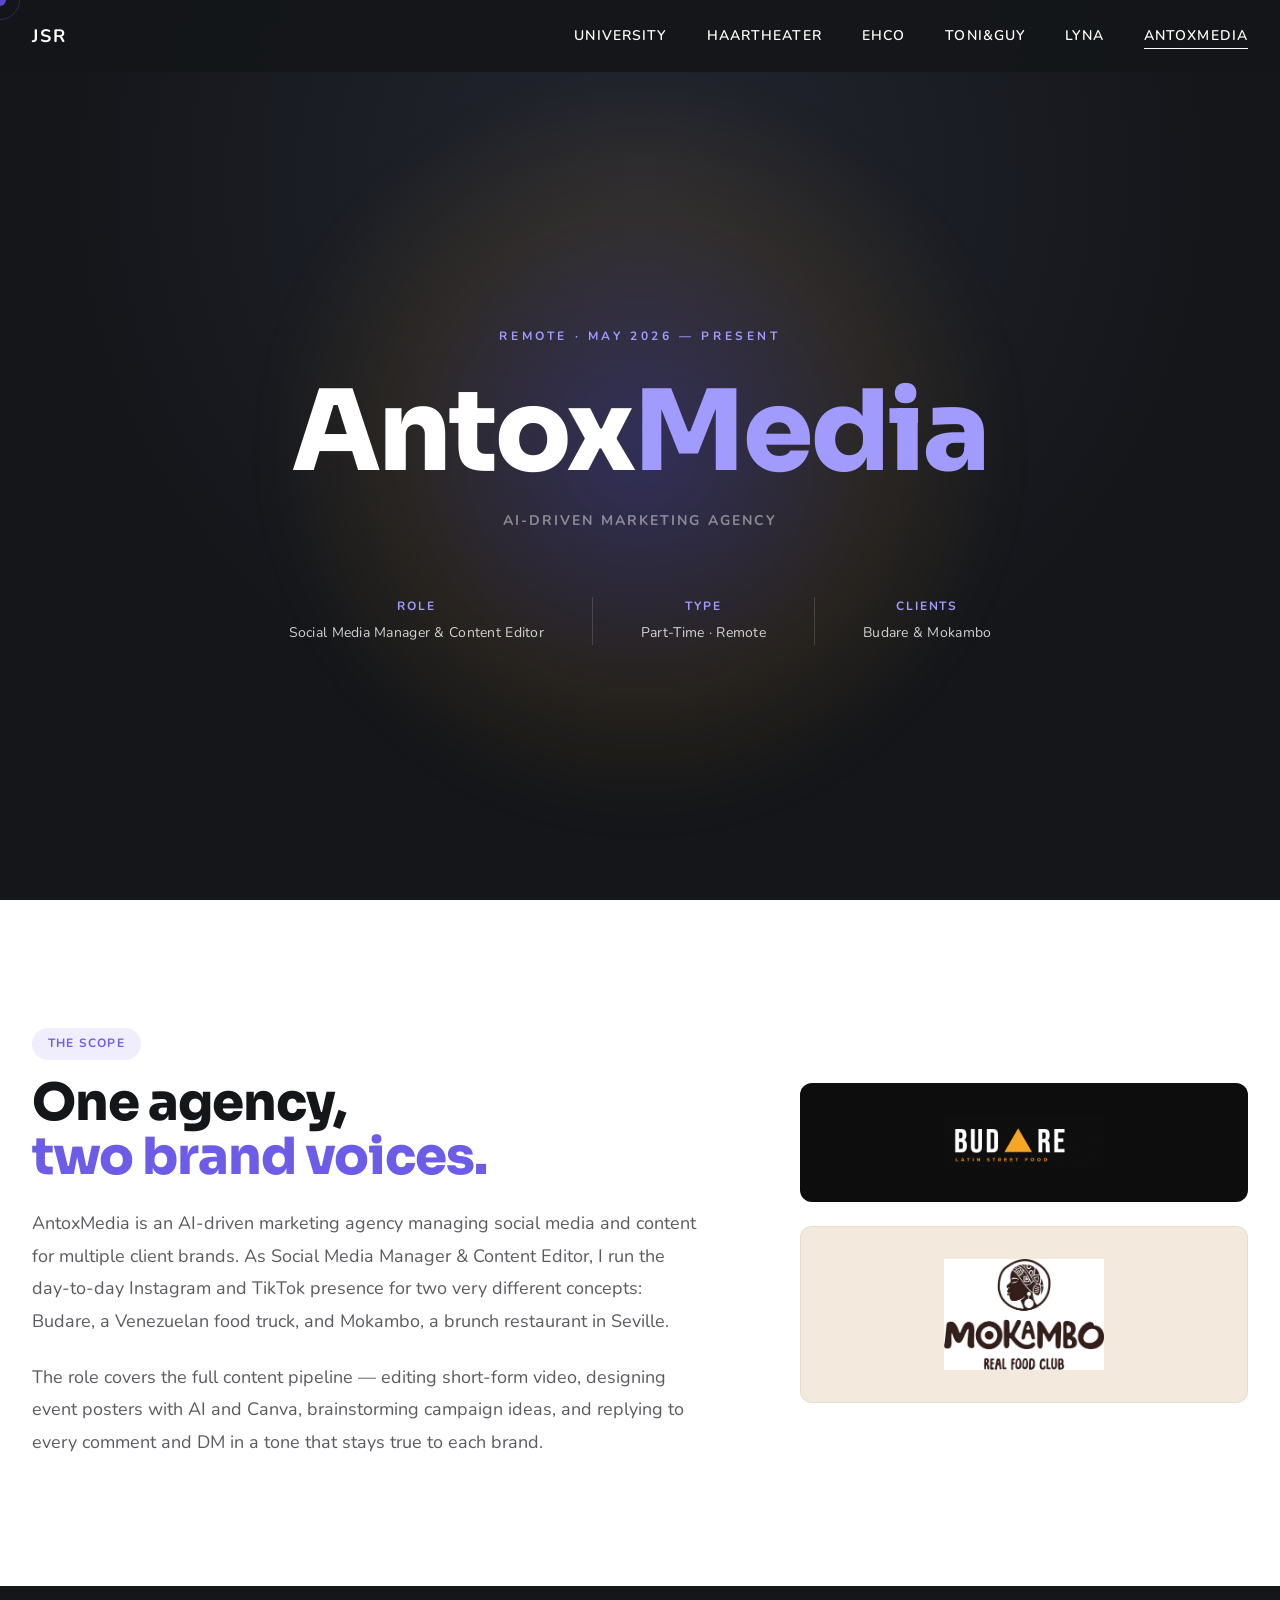
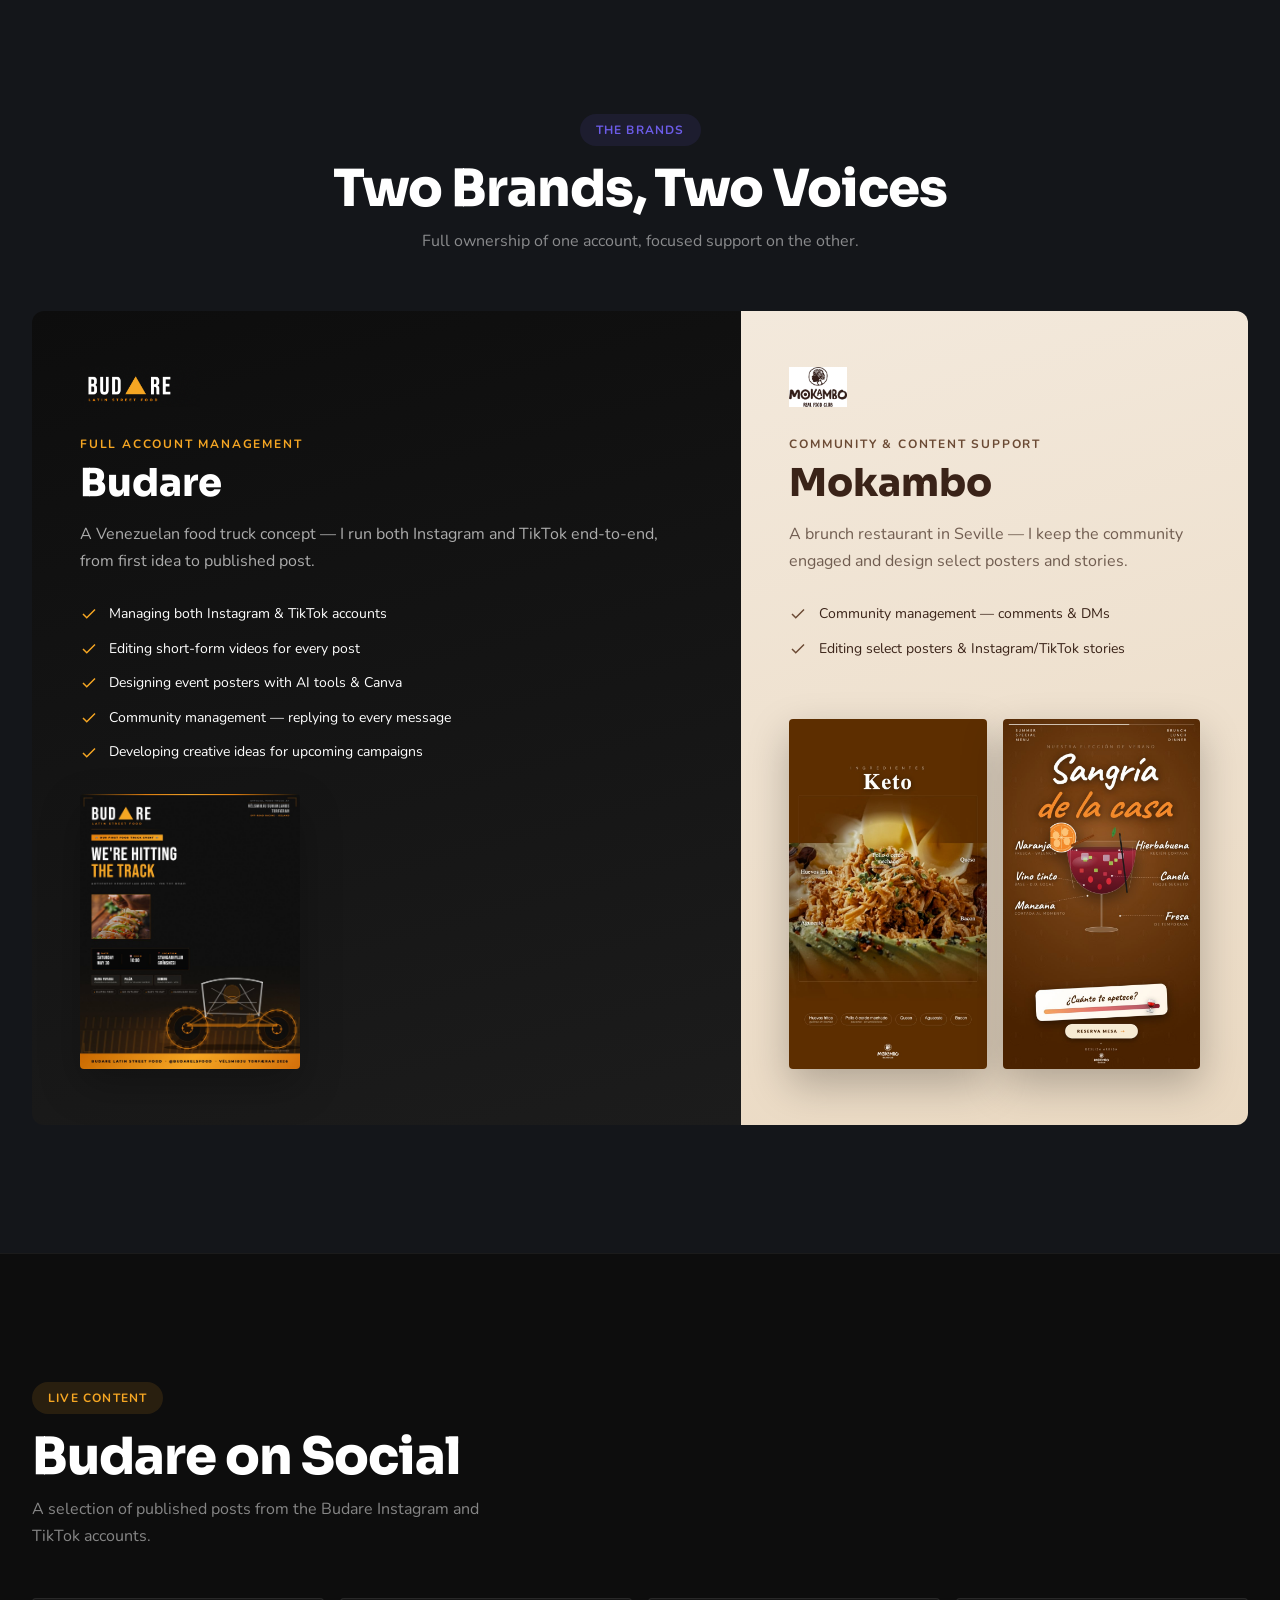
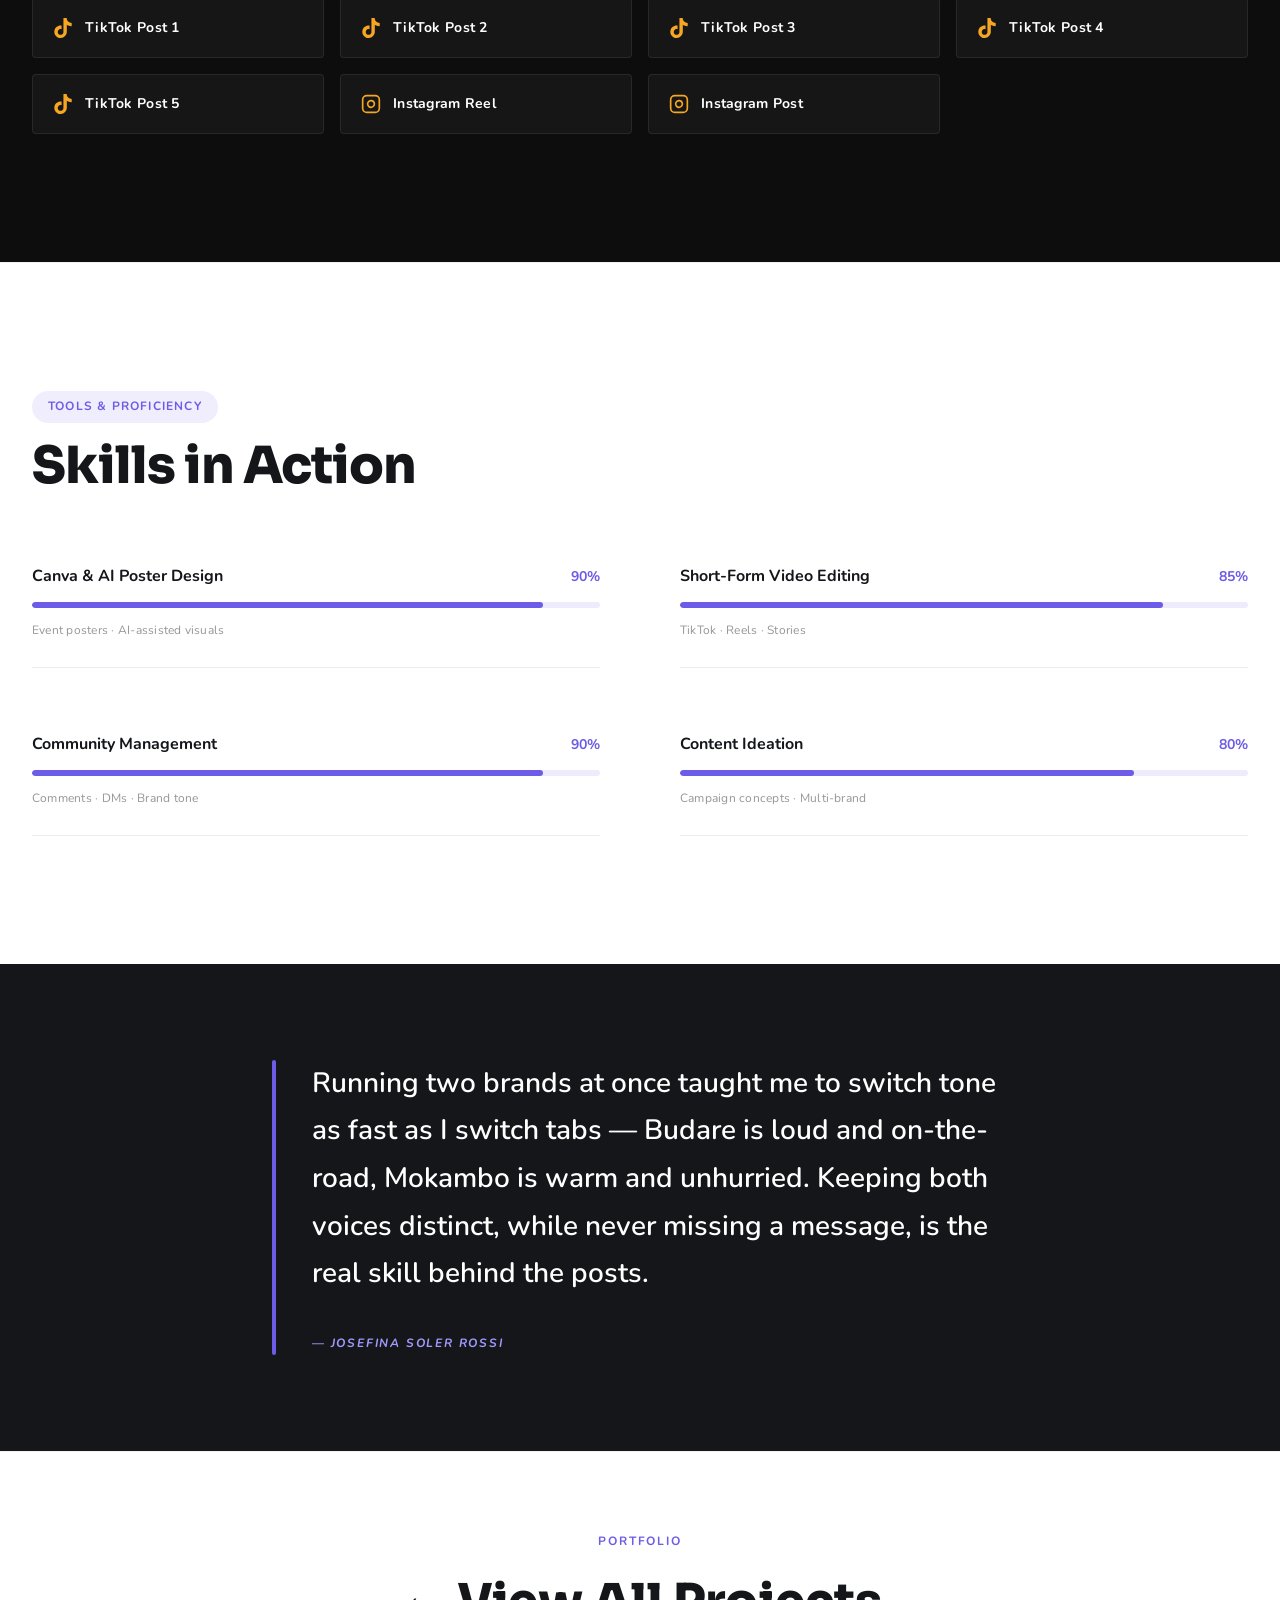
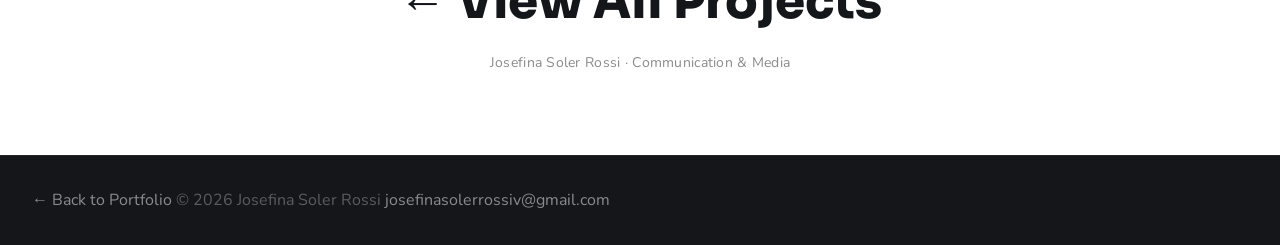
==== pages/antoxmedia.html @ 94266ffc "Add AntoxMedia project page with Budare/Mokambo split New page for the Social Media Manager & Conten" ====
<!DOCTYPE html>
<html lang="en">
<head>
  <meta charset="UTF-8" />
  <meta name="viewport" content="width=device-width, initial-scale=1.0" />
  <meta name="description" content="Josefina Soler Rossi — AntoxMedia. Social Media Manager &amp; Content Editor (Part-Time), May 2026 – Present." />
  <title>AntoxMedia — Josefina Soler Rossi</title>

  <link rel="preconnect" href="https://fonts.googleapis.com" />
  <link rel="preconnect" href="https://fonts.gstatic.com" crossorigin />
  <link href="https://fonts.googleapis.com/css2?family=Sora:wght@400;600;700;800&family=Nunito:wght@400;600;700&display=swap" rel="stylesheet" />

  <link rel="stylesheet" href="../assets/css/global.css" />
  <link rel="stylesheet" href="../assets/css/nav.css" />
  <link rel="stylesheet" href="../assets/css/antoxmedia.css" />
</head>
<body class="page-antoxmedia">

  <!-- Custom Cursor -->
  <div class="cursor" style="background:var(--antox-violet);"></div>
  <div class="cursor-follower" style="border-color:rgba(108,92,231,0.3);"></div>

  <!-- Page Transition -->
  <div class="page-transition" style="background:var(--antox-ink);"></div>

  <!-- Scroll Progress -->
  <div class="scroll-progress"></div>

  <!-- Navigation -->
  <nav class="site-nav nav--antoxmedia" role="navigation" aria-label="Main navigation">
    <div class="nav-inner">
      <a href="../index.html" class="nav-logo" aria-label="Back to portfolio home">JSR</a>
      <ul class="nav-links" role="list">
        <li><a href="university.html" class="nav-link">University</a></li>
        <li><a href="haartheater.html" class="nav-link">Haartheater</a></li>
        <li><a href="ehco.html" class="nav-link">EHCO</a></li>
        <li><a href="toniandguy.html" class="nav-link">Toni&amp;Guy</a></li>
        <li><a href="lyna.html" class="nav-link">LYNA</a></li>
        <li><a href="antoxmedia.html" class="nav-link is-active">AntoxMedia</a></li>
      </ul>
      <button class="nav-hamburger" aria-label="Toggle menu" aria-expanded="false" aria-controls="mobile-menu">
        <span></span><span></span><span></span>
      </button>
    </div>
  </nav>

  <!-- Mobile Overlay -->
  <div class="nav-mobile-overlay" id="mobile-menu" style="background:rgba(20,22,26,0.99);">
    <ul class="nav-mobile-links" role="list">
      <li><a href="../index.html" class="nav-mobile-link" style="color:#fff;">Home</a></li>
      <li><a href="university.html" class="nav-mobile-link" style="color:#fff;">University</a></li>
      <li><a href="haartheater.html" class="nav-mobile-link" style="color:#fff;">Haartheater</a></li>
      <li><a href="ehco.html" class="nav-mobile-link" style="color:#fff;">EHCO</a></li>
      <li><a href="toniandguy.html" class="nav-mobile-link" style="color:#fff;">Toni&amp;Guy</a></li>
      <li><a href="lyna.html" class="nav-mobile-link" style="color:#fff;">LYNA</a></li>
      <li><a href="antoxmedia.html" class="nav-mobile-link" style="color:var(--antox-violet-light);">AntoxMedia</a></li>
    </ul>
  </div>

  <!-- ============================================================
       HERO
       ============================================================ -->
  <header class="antox-hero" aria-labelledby="antox-hero-title">
    <div class="antox-hero-glow" aria-hidden="true"></div>

    <div class="antox-hero-content">
      <div class="antox-hero-eyebrow fade-in delay-1">Remote · May 2026 — Present</div>

      <h1 id="antox-hero-title" class="antox-hero-title fade-in delay-2">
        Antox<em>Media</em>
      </h1>

      <p class="antox-hero-sub fade-in delay-3">AI-Driven Marketing Agency</p>

      <div class="antox-hero-meta fade-in delay-4">
        <div class="antox-meta-item">
          <span class="antox-meta-label">Role</span>
          <span class="antox-meta-value">Social Media Manager &amp; Content Editor</span>
        </div>
        <div class="antox-meta-divider" aria-hidden="true"></div>
        <div class="antox-meta-item">
          <span class="antox-meta-label">Type</span>
          <span class="antox-meta-value">Part-Time · Remote</span>
        </div>
        <div class="antox-meta-divider" aria-hidden="true"></div>
        <div class="antox-meta-item">
          <span class="antox-meta-label">Clients</span>
          <span class="antox-meta-value">Budare &amp; Mokambo</span>
        </div>
      </div>
    </div>

    <div class="antox-hero-scroll fade-in delay-5" aria-hidden="true">
      <div class="scroll-line" style="background:linear-gradient(to bottom, transparent, rgba(108,92,231,0.5));"></div>
    </div>
  </header>

  <!-- ============================================================
       THE SCOPE
       ============================================================ -->
  <section class="antox-scope section" aria-labelledby="scope-heading">
    <div class="container">
      <div class="scope-grid">
        <div class="scope-text slide-left">
          <span class="section-label">The Scope</span>
          <h2 id="scope-heading" class="antox-section-title">
            One agency,<br />
            <span class="antox-title-accent">two brand voices.</span>
          </h2>
          <p class="scope-body">
            AntoxMedia is an AI-driven marketing agency managing social media and content for multiple client brands. As Social Media Manager &amp; Content Editor, I run the day-to-day Instagram and TikTok presence for two very different concepts: Budare, a Venezuelan food truck, and Mokambo, a brunch restaurant in Seville.
          </p>
          <p class="scope-body">
            The role covers the full content pipeline — editing short-form video, designing event posters with AI and Canva, brainstorming campaign ideas, and replying to every comment and DM in a tone that stays true to each brand.
          </p>
        </div>
        <div class="scope-visual slide-right" aria-hidden="true">
          <div class="antox-logos-block">
            <div class="antox-logo-card antox-logo-card--budare">
              <img src="../assets/images/antox-budare-logo.png" alt="Budare" />
            </div>
            <div class="antox-logo-card antox-logo-card--mokambo">
              <img src="../assets/images/antox-mokambo-logo.jpg" alt="Mokambo" />
            </div>
          </div>
        </div>
      </div>
    </div>
  </section>

  <!-- ============================================================
       BRAND SPLIT
       ============================================================ -->
  <section class="antox-brands section" aria-labelledby="brands-heading">
    <div class="container">
      <div class="antox-brands-header slide-up">
        <span class="section-label">The Brands</span>
        <h2 id="brands-heading" class="antox-section-title">Two Brands, Two Voices</h2>
        <p>Full ownership of one account, focused support on the other.</p>
      </div>

      <div class="antox-split">

        <!-- Budare Panel -->
        <div class="antox-panel antox-panel--budare slide-left">
          <img src="../assets/images/antox-budare-logo.png" alt="Budare — Latin Street Food" class="antox-panel-logo" />
          <span class="antox-panel-role">Full Account Management</span>
          <h3 class="antox-panel-title">Budare</h3>
          <p class="antox-panel-desc">A Venezuelan food truck concept — I run both Instagram and TikTok end-to-end, from first idea to published post.</p>
          <ul class="antox-panel-list">
            <li>
              <svg width="18" height="18" viewBox="0 0 24 24" fill="none" stroke="currentColor" stroke-width="2"><polyline points="20 6 9 17 4 12"/></svg>
              <span>Managing both Instagram &amp; TikTok accounts</span>
            </li>
            <li>
              <svg width="18" height="18" viewBox="0 0 24 24" fill="none" stroke="currentColor" stroke-width="2"><polyline points="20 6 9 17 4 12"/></svg>
              <span>Editing short-form videos for every post</span>
            </li>
            <li>
              <svg width="18" height="18" viewBox="0 0 24 24" fill="none" stroke="currentColor" stroke-width="2"><polyline points="20 6 9 17 4 12"/></svg>
              <span>Designing event posters with AI tools &amp; Canva</span>
            </li>
            <li>
              <svg width="18" height="18" viewBox="0 0 24 24" fill="none" stroke="currentColor" stroke-width="2"><polyline points="20 6 9 17 4 12"/></svg>
              <span>Community management — replying to every message</span>
            </li>
            <li>
              <svg width="18" height="18" viewBox="0 0 24 24" fill="none" stroke="currentColor" stroke-width="2"><polyline points="20 6 9 17 4 12"/></svg>
              <span>Developing creative ideas for upcoming campaigns</span>
            </li>
          </ul>
          <div class="antox-panel-gallery">
            <img src="../assets/images/antox-budare-poster.jpg" alt="Budare event poster designed with AI and Canva" loading="lazy" />
          </div>
        </div>

        <!-- Mokambo Panel -->
        <div class="antox-panel antox-panel--mokambo slide-right">
          <img src="../assets/images/antox-mokambo-logo.jpg" alt="Mokambo — Real Food Club" class="antox-panel-logo" />
          <span class="antox-panel-role">Community &amp; Content Support</span>
          <h3 class="antox-panel-title">Mokambo</h3>
          <p class="antox-panel-desc">A brunch restaurant in Seville — I keep the community engaged and design select posters and stories.</p>
          <ul class="antox-panel-list">
            <li>
              <svg width="18" height="18" viewBox="0 0 24 24" fill="none" stroke="currentColor" stroke-width="2"><polyline points="20 6 9 17 4 12"/></svg>
              <span>Community management — comments &amp; DMs</span>
            </li>
            <li>
              <svg width="18" height="18" viewBox="0 0 24 24" fill="none" stroke="currentColor" stroke-width="2"><polyline points="20 6 9 17 4 12"/></svg>
              <span>Editing select posters &amp; Instagram/TikTok stories</span>
            </li>
          </ul>
          <div class="antox-panel-gallery">
            <img src="../assets/images/antox-mokambo-keto-story.jpg" alt="Mokambo keto menu story design" loading="lazy" />
            <img src="../assets/images/antox-mokambo-sangria-story.jpg" alt="Mokambo sangria story design" loading="lazy" />
          </div>
        </div>

      </div>
    </div>
  </section>

  <!-- ============================================================
       BUDARE ON SOCIAL
       ============================================================ -->
  <section class="antox-social section" aria-labelledby="social-heading">
    <div class="container">
      <div class="section-header slide-up">
        <span class="section-label">Live Content</span>
        <h2 id="social-heading" class="antox-section-title">Budare on Social</h2>
        <p class="antox-social-subtitle">A selection of published posts from the Budare Instagram and TikTok accounts.</p>
      </div>

      <div class="antox-social-grid" data-stagger="0.06">
        <a href="https://vt.tiktok.com/ZSqfghgB6/" target="_blank" rel="noopener noreferrer" class="antox-social-card scale-up delay-1">
          <svg width="20" height="20" viewBox="0 0 24 24" fill="currentColor"><path d="M12.53.02C13.84 0 15.14.01 16.44 0c.08 1.53.63 3.09 1.75 4.17 1.12 1.11 2.7 1.62 4.24 1.79v4.03c-1.44-.05-2.89-.35-4.2-.97-.57-.26-1.1-.59-1.62-.93-.01 2.92.01 5.84-.02 8.75-.08 1.4-.54 2.79-1.35 3.94-1.31 1.92-3.58 3.17-5.91 3.21-1.43.08-2.86-.31-4.08-1.03-2.02-1.19-3.44-3.37-3.65-5.71-.02-.5-.03-1-.01-1.49.18-1.9 1.12-3.72 2.58-4.96 1.66-1.44 3.98-2.13 6.15-1.72.02 1.48-.04 2.96-.04 4.44-.99-.32-2.15-.23-3.02.37-.63.41-1.11 1.04-1.36 1.75-.21.51-.15 1.07-.14 1.61.24 1.64 1.82 3.02 3.5 2.87 1.12-.01 2.19-.66 2.77-1.61.19-.33.4-.67.41-1.06.1-1.79.06-3.57.07-5.36.01-4.03-.01-8.05.02-12.07z"/></svg>
          <span>TikTok Post 1</span>
        </a>
        <a href="https://vt.tiktok.com/ZSqfbogM1/" target="_blank" rel="noopener noreferrer" class="antox-social-card scale-up delay-2">
          <svg width="20" height="20" viewBox="0 0 24 24" fill="currentColor"><path d="M12.53.02C13.84 0 15.14.01 16.44 0c.08 1.53.63 3.09 1.75 4.17 1.12 1.11 2.7 1.62 4.24 1.79v4.03c-1.44-.05-2.89-.35-4.2-.97-.57-.26-1.1-.59-1.62-.93-.01 2.92.01 5.84-.02 8.75-.08 1.4-.54 2.79-1.35 3.94-1.31 1.92-3.58 3.17-5.91 3.21-1.43.08-2.86-.31-4.08-1.03-2.02-1.19-3.44-3.37-3.65-5.71-.02-.5-.03-1-.01-1.49.18-1.9 1.12-3.72 2.58-4.96 1.66-1.44 3.98-2.13 6.15-1.72.02 1.48-.04 2.96-.04 4.44-.99-.32-2.15-.23-3.02.37-.63.41-1.11 1.04-1.36 1.75-.21.51-.15 1.07-.14 1.61.24 1.64 1.82 3.02 3.5 2.87 1.12-.01 2.19-.66 2.77-1.61.19-.33.4-.67.41-1.06.1-1.79.06-3.57.07-5.36.01-4.03-.01-8.05.02-12.07z"/></svg>
          <span>TikTok Post 2</span>
        </a>
        <a href="https://vt.tiktok.com/ZSqfgMrgW/" target="_blank" rel="noopener noreferrer" class="antox-social-card scale-up delay-3">
          <svg width="20" height="20" viewBox="0 0 24 24" fill="currentColor"><path d="M12.53.02C13.84 0 15.14.01 16.44 0c.08 1.53.63 3.09 1.75 4.17 1.12 1.11 2.7 1.62 4.24 1.79v4.03c-1.44-.05-2.89-.35-4.2-.97-.57-.26-1.1-.59-1.62-.93-.01 2.92.01 5.84-.02 8.75-.08 1.4-.54 2.79-1.35 3.94-1.31 1.92-3.58 3.17-5.91 3.21-1.43.08-2.86-.31-4.08-1.03-2.02-1.19-3.44-3.37-3.65-5.71-.02-.5-.03-1-.01-1.49.18-1.9 1.12-3.72 2.58-4.96 1.66-1.44 3.98-2.13 6.15-1.72.02 1.48-.04 2.96-.04 4.44-.99-.32-2.15-.23-3.02.37-.63.41-1.11 1.04-1.36 1.75-.21.51-.15 1.07-.14 1.61.24 1.64 1.82 3.02 3.5 2.87 1.12-.01 2.19-.66 2.77-1.61.19-.33.4-.67.41-1.06.1-1.79.06-3.57.07-5.36.01-4.03-.01-8.05.02-12.07z"/></svg>
          <span>TikTok Post 3</span>
        </a>
        <a href="https://vt.tiktok.com/ZSqfgeeXJ/" target="_blank" rel="noopener noreferrer" class="antox-social-card scale-up delay-4">
          <svg width="20" height="20" viewBox="0 0 24 24" fill="currentColor"><path d="M12.53.02C13.84 0 15.14.01 16.44 0c.08 1.53.63 3.09 1.75 4.17 1.12 1.11 2.7 1.62 4.24 1.79v4.03c-1.44-.05-2.89-.35-4.2-.97-.57-.26-1.1-.59-1.62-.93-.01 2.92.01 5.84-.02 8.75-.08 1.4-.54 2.79-1.35 3.94-1.31 1.92-3.58 3.17-5.91 3.21-1.43.08-2.86-.31-4.08-1.03-2.02-1.19-3.44-3.37-3.65-5.71-.02-.5-.03-1-.01-1.49.18-1.9 1.12-3.72 2.58-4.96 1.66-1.44 3.98-2.13 6.15-1.72.02 1.48-.04 2.96-.04 4.44-.99-.32-2.15-.23-3.02.37-.63.41-1.11 1.04-1.36 1.75-.21.51-.15 1.07-.14 1.61.24 1.64 1.82 3.02 3.5 2.87 1.12-.01 2.19-.66 2.77-1.61.19-.33.4-.67.41-1.06.1-1.79.06-3.57.07-5.36.01-4.03-.01-8.05.02-12.07z"/></svg>
          <span>TikTok Post 4</span>
        </a>
        <a href="https://vt.tiktok.com/ZSqfg683D/" target="_blank" rel="noopener noreferrer" class="antox-social-card scale-up delay-5">
          <svg width="20" height="20" viewBox="0 0 24 24" fill="currentColor"><path d="M12.53.02C13.84 0 15.14.01 16.44 0c.08 1.53.63 3.09 1.75 4.17 1.12 1.11 2.7 1.62 4.24 1.79v4.03c-1.44-.05-2.89-.35-4.2-.97-.57-.26-1.1-.59-1.62-.93-.01 2.92.01 5.84-.02 8.75-.08 1.4-.54 2.79-1.35 3.94-1.31 1.92-3.58 3.17-5.91 3.21-1.43.08-2.86-.31-4.08-1.03-2.02-1.19-3.44-3.37-3.65-5.71-.02-.5-.03-1-.01-1.49.18-1.9 1.12-3.72 2.58-4.96 1.66-1.44 3.98-2.13 6.15-1.72.02 1.48-.04 2.96-.04 4.44-.99-.32-2.15-.23-3.02.37-.63.41-1.11 1.04-1.36 1.75-.21.51-.15 1.07-.14 1.61.24 1.64 1.82 3.02 3.5 2.87 1.12-.01 2.19-.66 2.77-1.61.19-.33.4-.67.41-1.06.1-1.79.06-3.57.07-5.36.01-4.03-.01-8.05.02-12.07z"/></svg>
          <span>TikTok Post 5</span>
        </a>
        <a href="https://www.instagram.com/reel/DboKxi5gLdb/?stkn=dTVtYTA2aThlaXdk" target="_blank" rel="noopener noreferrer" class="antox-social-card scale-up delay-6">
          <svg width="20" height="20" viewBox="0 0 24 24" fill="none" stroke="currentColor" stroke-width="2"><rect x="2" y="2" width="20" height="20" rx="5" ry="5"/><path d="M16 11.37A4 4 0 1 1 12.63 8 4 4 0 0 1 16 11.37z"/><line x1="17.5" y1="6.5" x2="17.51" y2="6.5"/></svg>
          <span>Instagram Reel</span>
        </a>
        <a href="https://www.instagram.com/p/DZun6f8AA5C/?stkn=ZHF1NnNnYnIxb2o0" target="_blank" rel="noopener noreferrer" class="antox-social-card scale-up delay-1">
          <svg width="20" height="20" viewBox="0 0 24 24" fill="none" stroke="currentColor" stroke-width="2"><rect x="2" y="2" width="20" height="20" rx="5" ry="5"/><path d="M16 11.37A4 4 0 1 1 12.63 8 4 4 0 0 1 16 11.37z"/><line x1="17.5" y1="6.5" x2="17.51" y2="6.5"/></svg>
          <span>Instagram Post</span>
        </a>
      </div>
    </div>
  </section>

  <!-- ============================================================
       TOOLS & SKILLS
       ============================================================ -->
  <section class="antox-skills section" aria-labelledby="skills-heading">
    <div class="container">
      <div class="section-header slide-up">
        <span class="section-label">Tools &amp; Proficiency</span>
        <h2 id="skills-heading" class="antox-section-title">Skills in Action</h2>
      </div>

      <div class="skills-grid">
        <div class="skill-item slide-left delay-1">
          <div class="skill-header">
            <span class="skill-name">Canva &amp; AI Poster Design</span>
            <span class="skill-pct">90%</span>
          </div>
          <div class="skill-bar">
            <div class="skill-bar-fill" data-width="90%" style="width:0%; background:var(--antox-violet);"></div>
          </div>
          <span class="skill-sub">Event posters · AI-assisted visuals</span>
        </div>

        <div class="skill-item slide-right delay-1">
          <div class="skill-header">
            <span class="skill-name">Short-Form Video Editing</span>
            <span class="skill-pct">85%</span>
          </div>
          <div class="skill-bar">
            <div class="skill-bar-fill" data-width="85%" style="width:0%; background:var(--antox-violet);"></div>
          </div>
          <span class="skill-sub">TikTok · Reels · Stories</span>
        </div>

        <div class="skill-item slide-left delay-2">
          <div class="skill-header">
            <span class="skill-name">Community Management</span>
            <span class="skill-pct">90%</span>
          </div>
          <div class="skill-bar">
            <div class="skill-bar-fill" data-width="90%" style="width:0%; background:var(--antox-violet);"></div>
          </div>
          <span class="skill-sub">Comments · DMs · Brand tone</span>
        </div>

        <div class="skill-item slide-right delay-2">
          <div class="skill-header">
            <span class="skill-name">Content Ideation</span>
            <span class="skill-pct">80%</span>
          </div>
          <div class="skill-bar">
            <div class="skill-bar-fill" data-width="80%" style="width:0%; background:var(--antox-violet);"></div>
          </div>
          <span class="skill-sub">Campaign concepts · Multi-brand</span>
        </div>
      </div>
    </div>
  </section>

  <!-- ============================================================
       TAKEAWAY QUOTE
       ============================================================ -->
  <section class="antox-quote" aria-label="Professional reflection">
    <div class="antox-quote-inner">
      <div class="container--narrow">
        <div class="antox-quote-block fade-in">
          <div class="antox-quote-accent" aria-hidden="true">
            <div class="antox-violet-bar"></div>
          </div>
          <blockquote class="antox-quote-text">
            Running two brands at once taught me to switch tone as fast as I switch tabs — Budare is loud and on-the-road, Mokambo is warm and unhurried. Keeping both voices distinct, while never missing a message, is the real skill behind the posts.
          </blockquote>
          <cite class="antox-quote-author">— Josefina Soler Rossi</cite>
        </div>
      </div>
    </div>
  </section>

  <!-- ============================================================
       BACK TO HOME
       ============================================================ -->
  <section class="antox-back" aria-label="Back to portfolio">
    <a href="../index.html" class="antox-back-link fade-in">
      <span class="back-label">Portfolio</span>
      <span class="back-title">← View All Projects</span>
      <span class="back-sub">Josefina Soler Rossi · Communication &amp; Media</span>
    </a>
  </section>

  <!-- Footer -->
  <footer class="antox-footer" role="contentinfo">
    <div class="container">
      <div class="footer-simple" style="color:#fff;">
        <a href="../index.html" class="footer-back" style="color:rgba(255,255,255,0.5);">← Back to Portfolio</a>
        <span class="footer-copy" style="color:rgba(255,255,255,0.3);">&copy; 2026 Josefina Soler Rossi</span>
        <a href="mailto:josefinasolerrossiv@gmail.com" class="footer-email" style="color:rgba(255,255,255,0.5);">josefinasolerrossiv@gmail.com</a>
      </div>
    </div>
  </footer>

  <script src="../assets/js/animations.js"></script>
  <script src="../assets/js/main.js"></script>
</body>
</html>
---- assets/css/global.css ----
/* ============================================================
   GLOBAL.CSS — Portfolio Josefina Soler Rossi
   Variables, Reset, Typography, Base Animations
   ============================================================ */

/* Google Fonts */
@import url('https://fonts.googleapis.com/css2?family=Playfair+Display:ital,wght@0,400;0,700;1,400&family=Source+Sans+Pro:wght@300;400;600&family=Cormorant+Garamond:ital,wght@0,300;0,400;0,600;1,300;1,400&family=Bebas+Neue&family=Montserrat:wght@400;700;900&family=Nunito:wght@400;600;700&family=Lato:wght@300;400&family=Open+Sans:wght@300;400;600&display=swap');

/* ============================================================
   CSS CUSTOM PROPERTIES
   ============================================================ */
:root {
  /* === UNIVERSIDAD === */
  --uni-primary: #003d8f;
  --uni-accent: #c8a951;
  --uni-light: #e8eef7;
  --uni-dark: #001f47;

  /* === HAARTHEATER === */
  --haar-bg: #000000;
  --haar-cream: #ffffff;
  --haar-rose: #bfd2ce;
  --haar-gold: #b7a66d;
  --haar-dark: #002E24;

  /* === EHCO — Blue · White · Gold === */
  --ehco-terra: #1a56db;
  --ehco-sun: #c9a227;
  --ehco-warm: #f8faff;
  --ehco-brown: #0c2461;
  --ehco-light: #e8f0fe;

  /* === TONI&GUY === */
  --tg-black: #000000;
  --tg-red: #e30613;
  --tg-white: #ffffff;
  --tg-gray: #333333;
  --tg-light-gray: #f5f5f5;

  /* === GLOBAL NEUTRALS === */
  --white: #ffffff;
  --black: #000000;
  --gray-100: #f8f8f8;
  --gray-200: #e8e8e8;
  --gray-400: #999999;
  --gray-600: #666666;
  --gray-800: #333333;
  --gray-900: #111111;

  /* === TRANSITIONS === */
  --transition-fast: 0.2s ease;
  --transition-med: 0.4s ease;
  --transition-slow: 0.8s cubic-bezier(0.25, 0.46, 0.45, 0.94);
  --transition-bounce: 0.6s cubic-bezier(0.34, 1.56, 0.64, 1);

  /* === SPACING === */
  --space-xs: 0.5rem;
  --space-sm: 1rem;
  --space-md: 2rem;
  --space-lg: 4rem;
  --space-xl: 8rem;

  /* === TYPOGRAPHY SCALE === */
  --text-xs: 0.75rem;
  --text-sm: 0.875rem;
  --text-base: 1rem;
  --text-lg: 1.125rem;
  --text-xl: 1.25rem;
  --text-2xl: 1.5rem;
  --text-3xl: 2rem;
  --text-4xl: 2.5rem;
  --text-5xl: 3.5rem;
  --text-6xl: 5rem;
  --text-7xl: 7rem;

  /* === LAYOUT === */
  --max-width: 1280px;
  --nav-height: 72px;
  --border-radius: 4px;
  --border-radius-lg: 12px;
}

/* ============================================================
   RESET & BASE
   ============================================================ */
*, *::before, *::after {
  box-sizing: border-box;
  margin: 0;
  padding: 0;
}

html {
  scroll-behavior: smooth;
  font-size: 16px;
  -webkit-text-size-adjust: 100%;
}

body {
  font-family: 'Source Sans Pro', sans-serif;
  font-weight: 400;
  line-height: 1.6;
  color: var(--gray-800);
  background: var(--white);
  overflow-x: hidden;
  cursor: none; /* Custom cursor */
}

/* Show default cursor on mobile */
@media (max-width: 768px) {
  body {
    cursor: auto;
  }
}

img, video {
  max-width: 100%;
  height: auto;
  display: block;
}

a {
  text-decoration: none;
  color: inherit;
}

ul, ol {
  list-style: none;
}

button {
  cursor: none;
  border: none;
  background: none;
  font-family: inherit;
}

@media (max-width: 768px) {
  button {
    cursor: pointer;
  }
}

/* ============================================================
   TYPOGRAPHY BASE
   ============================================================ */
h1, h2, h3, h4, h5, h6 {
  line-height: 1.1;
  font-weight: 700;
}

p {
  line-height: 1.7;
}

/* ============================================================
   LAYOUT UTILITIES
   ============================================================ */
.container {
  max-width: var(--max-width);
  margin: 0 auto;
  padding: 0 var(--space-md);
}

.container--narrow {
  max-width: 800px;
  margin: 0 auto;
  padding: 0 var(--space-md);
}

.section {
  padding: var(--space-xl) 0;
}

.section--lg {
  padding: calc(var(--space-xl) * 1.5) 0;
}

.grid-2 {
  display: grid;
  grid-template-columns: repeat(2, 1fr);
  gap: var(--space-md);
}

.grid-3 {
  display: grid;
  grid-template-columns: repeat(3, 1fr);
  gap: var(--space-md);
}

.grid-4 {
  display: grid;
  grid-template-columns: repeat(4, 1fr);
  gap: var(--space-md);
}

.flex-center {
  display: flex;
  align-items: center;
  justify-content: center;
}

.flex-between {
  display: flex;
  align-items: center;
  justify-content: space-between;
}

/* ============================================================
   SCROLL PROGRESS BAR
   ============================================================ */
.scroll-progress {
  position: fixed;
  top: 0;
  left: 0;
  height: 3px;
  width: 0%;
  z-index: 9999;
  transition: width 0.1s linear;
}

/* ============================================================
   CUSTOM CURSOR
   ============================================================ */
.cursor {
  position: fixed;
  width: 12px;
  height: 12px;
  border-radius: 50%;
  pointer-events: none;
  z-index: 99999;
  transform: translate(-50%, -50%);
  transition: transform 0.1s ease, width 0.2s ease, height 0.2s ease, opacity 0.2s ease;
  mix-blend-mode: difference;
}

.cursor-follower {
  position: fixed;
  width: 40px;
  height: 40px;
  border-radius: 50%;
  pointer-events: none;
  z-index: 99998;
  transform: translate(-50%, -50%);
  transition: transform 0.3s ease, width 0.3s ease, height 0.3s ease, opacity 0.3s ease;
  border: 1px solid currentColor;
}

.cursor.is-hover {
  width: 8px;
  height: 8px;
}

.cursor-follower.is-hover {
  width: 60px;
  height: 60px;
}

/* ============================================================
   PAGE TRANSITION OVERLAY
   ============================================================ */
.page-transition {
  position: fixed;
  inset: 0;
  z-index: 99997;
  pointer-events: none;
  opacity: 0;
  transform: scaleX(0);
  transform-origin: left;
}

.page-transition.is-entering {
  animation: pageEnter 0.6s cubic-bezier(0.77, 0, 0.175, 1) forwards;
}

.page-transition.is-leaving {
  animation: pageLeave 0.6s cubic-bezier(0.77, 0, 0.175, 1) forwards;
}

@keyframes pageEnter {
  0% { transform: scaleX(1); transform-origin: right; opacity: 1; }
  100% { transform: scaleX(0); transform-origin: right; opacity: 1; }
}

@keyframes pageLeave {
  0% { transform: scaleX(0); transform-origin: left; opacity: 1; }
  100% { transform: scaleX(1); transform-origin: left; opacity: 1; }
}

/* ============================================================
   ANIMATION BASE CLASSES (Intersection Observer targets)
   ============================================================ */

/* Initial hidden states */
.fade-in {
  opacity: 0;
  transition: opacity 0.7s ease, transform 0.7s ease;
}

.slide-left {
  opacity: 0;
  transform: translateX(-40px);
  transition: opacity 0.7s ease, transform 0.7s ease;
}

.slide-right {
  opacity: 0;
  transform: translateX(40px);
  transition: opacity 0.7s ease, transform 0.7s ease;
}

.slide-up {
  opacity: 0;
  transform: translateY(40px);
  transition: opacity 0.7s ease, transform 0.7s ease;
}

.scale-up {
  opacity: 0;
  transform: scale(0.9);
  transition: opacity 0.7s ease, transform 0.7s ease;
}

/* Visible state — added by Intersection Observer */
.fade-in.is-visible,
.slide-left.is-visible,
.slide-right.is-visible,
.slide-up.is-visible,
.scale-up.is-visible {
  opacity: 1;
  transform: none;
}

/* Stagger delay utilities */
.delay-1 { transition-delay: 0.1s; }
.delay-2 { transition-delay: 0.2s; }
.delay-3 { transition-delay: 0.3s; }
.delay-4 { transition-delay: 0.4s; }
.delay-5 { transition-delay: 0.5s; }
.delay-6 { transition-delay: 0.6s; }

/* ============================================================
   SECTION HEADER SHARED STYLE
   ============================================================ */
.section-label {
  font-size: var(--text-xs);
  font-weight: 600;
  letter-spacing: 0.2em;
  text-transform: uppercase;
  margin-bottom: var(--space-sm);
  display: block;
}

.section-title {
  font-size: var(--text-4xl);
  line-height: 1.1;
  margin-bottom: var(--space-md);
}

.section-divider {
  width: 60px;
  height: 2px;
  margin-bottom: var(--space-lg);
}

/* ============================================================
   BUTTON COMPONENTS
   ============================================================ */
.btn {
  display: inline-flex;
  align-items: center;
  gap: 0.5rem;
  padding: 0.9rem 2.2rem;
  font-size: var(--text-sm);
  font-weight: 600;
  letter-spacing: 0.08em;
  text-transform: uppercase;
  border-radius: var(--border-radius);
  transition: all var(--transition-med);
  position: relative;
  overflow: hidden;
}

.btn::after {
  content: '';
  position: absolute;
  inset: 0;
  background: rgba(255,255,255,0.1);
  opacity: 0;
  transition: opacity var(--transition-fast);
}

.btn:hover::after {
  opacity: 1;
}

.btn-primary {
  background: var(--gray-900);
  color: var(--white);
}

.btn-outline {
  background: transparent;
  border: 1.5px solid currentColor;
}

.btn-outline:hover {
  background: rgba(255,255,255,0.05);
}

/* Arrow icon in buttons */
.btn .arrow {
  display: inline-block;
  transition: transform var(--transition-fast);
}

.btn:hover .arrow {
  transform: translateX(4px);
}

/* ============================================================
   TAG / BADGE COMPONENT
   ============================================================ */
.tag {
  display: inline-block;
  padding: 0.35rem 0.9rem;
  border-radius: 100px;
  font-size: var(--text-xs);
  font-weight: 600;
  letter-spacing: 0.05em;
}

/* ============================================================
   BACK LINK
   ============================================================ */
.back-link {
  display: inline-flex;
  align-items: center;
  gap: 0.5rem;
  font-size: var(--text-sm);
  font-weight: 600;
  letter-spacing: 0.05em;
  text-transform: uppercase;
  opacity: 0.7;
  transition: opacity var(--transition-fast), gap var(--transition-fast);
}

.back-link:hover {
  opacity: 1;
  gap: 0.8rem;
}

/* ============================================================
   RESPONSIVE GRID OVERRIDES
   ============================================================ */
@media (max-width: 1024px) {
  :root {
    --text-6xl: 4rem;
    --text-7xl: 5rem;
  }
  .grid-4 {
    grid-template-columns: repeat(2, 1fr);
  }
}

@media (max-width: 768px) {
  :root {
    --text-5xl: 2.5rem;
    --text-6xl: 3rem;
    --text-7xl: 3.5rem;
    --space-xl: 5rem;
  }
  .grid-2,
  .grid-3,
  .grid-4 {
    grid-template-columns: 1fr;
  }
  .section-title {
    font-size: var(--text-3xl);
  }
}

@media (max-width: 480px) {
  :root {
    --space-xl: 4rem;
    --text-4xl: 2rem;
  }
  .container {
    padding: 0 1.25rem;
  }
}

/* ============================================================
   GRADIENT BACKGROUNDS
   ============================================================ */
.gradient-text {
  background-clip: text;
  -webkit-background-clip: text;
  -webkit-text-fill-color: transparent;
}

/* ============================================================
   SCROLLBAR STYLING
   ============================================================ */
::-webkit-scrollbar {
  width: 6px;
}

::-webkit-scrollbar-track {
  background: var(--gray-100);
}

::-webkit-scrollbar-thumb {
  border-radius: 3px;
}

/* ============================================================
   SELECTION
   ============================================================ */
::selection {
  background: rgba(0,0,0,0.1);
}
---- assets/css/nav.css ----
/* ============================================================
   NAV.CSS — Shared Navigation Component
   Portfolio Josefina Soler Rossi
   ============================================================ */

/* ============================================================
   MAIN NAV
   ============================================================ */
.site-nav {
  position: fixed;
  top: 0;
  left: 0;
  right: 0;
  height: var(--nav-height);
  z-index: 1000;
  display: flex;
  align-items: center;
  transition: background var(--transition-med), box-shadow var(--transition-med);
}

.site-nav.is-scrolled {
  box-shadow: 0 1px 0 rgba(0,0,0,0.08);
}

.nav-inner {
  width: 100%;
  max-width: var(--max-width);
  margin: 0 auto;
  padding: 0 var(--space-md);
  display: flex;
  align-items: center;
  justify-content: space-between;
}

/* ============================================================
   LOGO
   ============================================================ */
.nav-logo {
  font-size: var(--text-lg);
  font-weight: 700;
  letter-spacing: 0.1em;
  text-transform: uppercase;
  position: relative;
  z-index: 1001;
  transition: opacity var(--transition-fast);
}

.nav-logo:hover {
  opacity: 0.7;
}

.nav-logo span {
  display: inline-block;
}

/* ============================================================
   DESKTOP LINKS
   ============================================================ */
.nav-links {
  display: flex;
  align-items: center;
  gap: 2.5rem;
}

.nav-link {
  font-size: var(--text-sm);
  font-weight: 600;
  letter-spacing: 0.08em;
  text-transform: uppercase;
  position: relative;
  transition: opacity var(--transition-fast);
}

.nav-link::after {
  content: '';
  position: absolute;
  bottom: -4px;
  left: 0;
  width: 0;
  height: 1.5px;
  background: currentColor;
  transition: width var(--transition-med);
}

.nav-link:hover::after,
.nav-link.is-active::after {
  width: 100%;
}

.nav-link:hover {
  opacity: 0.7;
}

.nav-link.is-active {
  opacity: 1;
}

/* ============================================================
   HAMBURGER (MOBILE)
   ============================================================ */
.nav-hamburger {
  display: none;
  flex-direction: column;
  gap: 5px;
  width: 28px;
  padding: 4px 0;
  position: relative;
  z-index: 1001;
  background: none;
  border: none;
}

.nav-hamburger span {
  display: block;
  height: 1.5px;
  background: currentColor;
  transition: transform 0.3s ease, opacity 0.3s ease, width 0.3s ease;
  transform-origin: center;
}

.nav-hamburger span:last-child {
  width: 70%;
  margin-left: auto;
}

/* Open state */
.nav-hamburger.is-open span:first-child {
  transform: rotate(45deg) translate(4.5px, 4.5px);
}

.nav-hamburger.is-open span:nth-child(2) {
  opacity: 0;
  transform: scaleX(0);
}

.nav-hamburger.is-open span:last-child {
  width: 100%;
  transform: rotate(-45deg) translate(4.5px, -4.5px);
}

/* ============================================================
   MOBILE MENU OVERLAY
   ============================================================ */
.nav-mobile-overlay {
  position: fixed;
  inset: 0;
  z-index: 999;
  display: flex;
  flex-direction: column;
  align-items: center;
  justify-content: center;
  transform: translateY(-100%);
  transition: transform 0.5s cubic-bezier(0.77, 0, 0.175, 1);
}

.nav-mobile-overlay.is-open {
  transform: translateY(0);
}

.nav-mobile-links {
  display: flex;
  flex-direction: column;
  align-items: center;
  gap: 2.5rem;
  text-align: center;
}

.nav-mobile-link {
  font-size: var(--text-3xl);
  font-weight: 700;
  letter-spacing: 0.05em;
  text-transform: uppercase;
  opacity: 0;
  transform: translateY(20px);
  transition: opacity 0.4s ease, transform 0.4s ease, color 0.2s ease;
}

.nav-mobile-overlay.is-open .nav-mobile-link {
  opacity: 1;
  transform: translateY(0);
}

.nav-mobile-overlay.is-open .nav-mobile-link:nth-child(1) { transition-delay: 0.15s; }
.nav-mobile-overlay.is-open .nav-mobile-link:nth-child(2) { transition-delay: 0.2s; }
.nav-mobile-overlay.is-open .nav-mobile-link:nth-child(3) { transition-delay: 0.25s; }
.nav-mobile-overlay.is-open .nav-mobile-link:nth-child(4) { transition-delay: 0.3s; }
.nav-mobile-overlay.is-open .nav-mobile-link:nth-child(5) { transition-delay: 0.35s; }

.nav-mobile-link:hover {
  opacity: 0.6;
}

/* Contact in mobile menu */
.nav-mobile-contact {
  position: absolute;
  bottom: 2.5rem;
  font-size: var(--text-sm);
  letter-spacing: 0.05em;
  opacity: 0.5;
}

/* ============================================================
   RESPONSIVE
   ============================================================ */
@media (max-width: 768px) {
  .nav-links {
    display: none;
  }

  .nav-hamburger {
    display: flex;
  }
}

@media (min-width: 769px) {
  .nav-mobile-overlay {
    display: none;
  }
}

/* ============================================================
   NAV COLOR THEMES (per page)
   ============================================================ */

/* Home — light transparent */
.nav--home {
  background: transparent;
  color: var(--white);
}

.nav--home.is-scrolled {
  background: rgba(8, 8, 12, 0.92);
  backdrop-filter: blur(12px);
  -webkit-backdrop-filter: blur(12px);
}

.nav--home .scroll-progress {
  background: linear-gradient(90deg, #a78bfa, #60a5fa);
}

/* University — blue */
.nav--university {
  background: rgba(0, 61, 143, 0.95);
  color: var(--white);
  backdrop-filter: blur(12px);
}

.nav--university .scroll-progress {
  background: var(--uni-accent);
}

/* Haartheater — dark */
.nav--haartheater {
  background: rgba(10, 10, 10, 0.95);
  color: var(--haar-cream);
  backdrop-filter: blur(12px);
}

.nav--haartheater .scroll-progress {
  background: linear-gradient(90deg, var(--haar-rose), var(--haar-gold));
}

/* EHCO — terracotta */
.nav--ehco {
  background: rgba(61, 43, 31, 0.95);
  color: var(--ehco-warm);
  backdrop-filter: blur(12px);
}

.nav--ehco .scroll-progress {
  background: linear-gradient(90deg, var(--ehco-terra), var(--ehco-sun));
}

/* Toni&Guy — black */
.nav--toniandguy {
  background: rgba(0, 0, 0, 0.95);
  color: var(--white);
  backdrop-filter: blur(12px);
}

.nav--toniandguy .scroll-progress {
  background: var(--tg-red);
}

/* LYNA — off-white, purple accent */
.nav--lyna {
  background: rgba(249, 249, 251, 0.92);
  color: #26262e;
  backdrop-filter: blur(12px);
}

.nav--lyna .scroll-progress {
  background: linear-gradient(90deg, #4d3498, #cdfe05);
}

/* AntoxMedia — graphite, violet accent */
.nav--antoxmedia {
  background: rgba(20, 22, 26, 0.92);
  color: var(--white);
  backdrop-filter: blur(12px);
}

.nav--antoxmedia .scroll-progress {
  background: linear-gradient(90deg, #6c5ce7, #f5a623);
}
---- assets/css/antoxmedia.css ----
/* ============================================================
   ANTOXMEDIA.CSS — AntoxMedia (AI-Driven Marketing Agency)
   Agency shell: Graphite (#14161a) · Violet (#6c5ce7) · Off-White (#f5f5f7)
   Client panels keep their own brand identity:
   Budare — Black (#0d0d0d) · Orange (#f5a623)
   Mokambo — Chocolate Brown (#3a2318) · Cream (#f3e9dc)
   ============================================================ */

:root {
  --antox-ink: #14161a;
  --antox-violet: #6c5ce7;
  --antox-violet-light: #a29bfe;
  --antox-gray: #f5f5f7;

  --budare-black: #0d0d0d;
  --budare-orange: #f5a623;
  --budare-orange-dark: #d98a12;

  --mokambo-brown: #3a2318;
  --mokambo-brown-light: #6b4a34;
  --mokambo-cream: #f3e9dc;
}

/* ============================================================
   PAGE BASE
   ============================================================ */
.page-antoxmedia {
  background: var(--antox-gray);
  color: var(--antox-ink);
  font-family: 'Nunito', sans-serif;
}

.page-antoxmedia h1, .page-antoxmedia h2, .page-antoxmedia h3,
.page-antoxmedia .antox-section-title, .page-antoxmedia .antox-hero-title {
  font-family: 'Sora', 'Nunito', sans-serif;
}

/* ============================================================
   HERO
   ============================================================ */
.antox-hero {
  position: relative;
  min-height: 100svh;
  background: radial-gradient(circle at 50% 20%, #232630 0%, var(--antox-ink) 60%);
  display: flex;
  flex-direction: column;
  align-items: center;
  justify-content: center;
  overflow: hidden;
  padding-top: var(--nav-height);
}

.antox-hero-glow {
  position: absolute;
  top: 8%;
  left: 50%;
  transform: translateX(-50%);
  width: min(80vw, 760px);
  height: min(80vw, 760px);
  background: radial-gradient(circle, rgba(108,92,231,0.28) 0%, rgba(245,166,35,0.08) 45%, transparent 70%);
  border-radius: 50%;
  filter: blur(20px);
}

.antox-hero-content {
  position: relative;
  z-index: 2;
  text-align: center;
  padding: 0 var(--space-md);
}

.antox-hero-eyebrow {
  font-size: var(--text-xs);
  font-weight: 700;
  letter-spacing: 0.3em;
  text-transform: uppercase;
  color: var(--antox-violet-light);
  margin-bottom: 2rem;
}

.antox-hero-title {
  font-size: clamp(3.5rem, 12vw, 7rem);
  font-weight: 800;
  letter-spacing: -0.02em;
  line-height: 0.95;
  color: #fff;
  margin-bottom: 1.5rem;
}

.antox-hero-title em {
  font-style: normal;
  color: var(--antox-violet-light);
}

.antox-hero-sub {
  font-size: var(--text-sm);
  font-weight: 700;
  letter-spacing: 0.15em;
  text-transform: uppercase;
  color: rgba(255,255,255,0.45);
  margin-bottom: 4rem;
}

.antox-hero-meta {
  display: flex;
  align-items: stretch;
  justify-content: center;
  gap: 3rem;
  flex-wrap: wrap;
}

.antox-meta-item {
  display: flex;
  flex-direction: column;
  align-items: center;
  gap: 0.4rem;
}

.antox-meta-label {
  font-size: var(--text-xs);
  font-weight: 700;
  letter-spacing: 0.15em;
  text-transform: uppercase;
  color: var(--antox-violet-light);
}

.antox-meta-value {
  font-size: var(--text-sm);
  font-weight: 400;
  color: rgba(255,255,255,0.8);
  letter-spacing: 0.02em;
}

.antox-meta-divider {
  width: 1px;
  background: rgba(255,255,255,0.15);
  align-self: stretch;
}

.antox-hero-scroll {
  position: absolute;
  bottom: 2.5rem;
  left: 50%;
  transform: translateX(-50%);
  z-index: 2;
}

/* ============================================================
   SECTION SHARED
   ============================================================ */
.antox-section-title {
  font-size: clamp(2rem, 4vw, 3.5rem);
  font-weight: 800;
  letter-spacing: -0.02em;
  line-height: 1.05;
  color: var(--antox-ink);
}

.antox-title-accent {
  color: var(--antox-violet);
}

.page-antoxmedia .section-label {
  display: inline-block;
  font-weight: 700;
  letter-spacing: 0.1em;
  padding: 0.4rem 1rem;
  border-radius: 999px;
  background: rgba(108,92,231,0.1);
  color: var(--antox-violet) !important;
}

.page-antoxmedia .section-divider {
  display: none;
}

/* ============================================================
   SCOPE
   ============================================================ */
.antox-scope {
  background: #fff;
}

.scope-grid {
  display: grid;
  grid-template-columns: 1.2fr 0.8fr;
  gap: 6rem;
  align-items: center;
}

.scope-body {
  color: rgba(20,22,26,0.7);
  font-size: var(--text-lg);
  line-height: 1.8;
  margin-bottom: 1.5rem;
  margin-top: 1.5rem;
}

.scope-body:last-child {
  margin-bottom: 0;
}

.scope-visual {
  display: flex;
  align-items: center;
  justify-content: center;
}

.antox-logos-block {
  display: flex;
  flex-direction: column;
  gap: 1.5rem;
  width: 100%;
}

.antox-logo-card {
  display: flex;
  align-items: center;
  justify-content: center;
  padding: 2rem;
  border-radius: var(--border-radius-lg);
  background: var(--antox-gray);
  border: 1px solid rgba(20,22,26,0.06);
}

.antox-logo-card img {
  max-width: 160px;
  height: auto;
  display: block;
}

.antox-logo-card--budare {
  background: var(--budare-black);
}

.antox-logo-card--mokambo {
  background: var(--mokambo-cream);
}

/* ============================================================
   BRAND SPLIT SECTION
   ============================================================ */
.antox-brands {
  background: var(--antox-ink);
}

.antox-brands-header {
  text-align: center;
  max-width: 640px;
  margin: 0 auto;
}

.antox-brands-header .antox-section-title {
  color: #fff;
}

.antox-brands-header p {
  color: rgba(255,255,255,0.5);
  font-size: var(--text-base);
  margin-top: 0.75rem;
}

.antox-split {
  display: grid;
  grid-template-columns: 1.4fr 1fr;
  margin-top: 3.5rem;
  border-radius: var(--border-radius-lg);
  overflow: hidden;
}

.antox-panel {
  padding: 3.5rem 3rem;
  display: flex;
  flex-direction: column;
}

.antox-panel--budare {
  background: linear-gradient(165deg, var(--budare-black) 0%, #1c1c1c 100%);
  color: #fff;
}

.antox-panel--mokambo {
  background: linear-gradient(165deg, var(--mokambo-cream) 0%, #ead9c2 100%);
  color: var(--mokambo-brown);
}

.antox-panel-logo {
  height: 40px;
  width: auto;
  margin-bottom: 1.75rem;
  align-self: flex-start;
}

.antox-panel-role {
  font-size: var(--text-xs);
  font-weight: 700;
  letter-spacing: 0.15em;
  text-transform: uppercase;
  margin-bottom: 0.5rem;
}

.antox-panel--budare .antox-panel-role {
  color: var(--budare-orange);
}

.antox-panel--mokambo .antox-panel-role {
  color: var(--mokambo-brown-light);
}

.antox-panel-title {
  font-family: 'Sora', 'Nunito', sans-serif;
  font-size: clamp(1.75rem, 3vw, 2.5rem);
  font-weight: 800;
  margin-bottom: 1rem;
}

.antox-panel-desc {
  font-size: var(--text-base);
  line-height: 1.7;
  margin-bottom: 1.75rem;
}

.antox-panel--budare .antox-panel-desc {
  color: rgba(255,255,255,0.65);
}

.antox-panel--mokambo .antox-panel-desc {
  color: rgba(58,35,24,0.7);
}

.antox-panel-list {
  list-style: none;
  display: flex;
  flex-direction: column;
  gap: 0.85rem;
  margin-bottom: 2rem;
}

.antox-panel-list li {
  display: flex;
  align-items: flex-start;
  gap: 0.7rem;
  font-size: var(--text-sm);
  line-height: 1.5;
}

.antox-panel-list svg {
  flex-shrink: 0;
  margin-top: 0.15rem;
}

.antox-panel--budare .antox-panel-list svg {
  color: var(--budare-orange);
}

.antox-panel--mokambo .antox-panel-list svg {
  color: var(--mokambo-brown-light);
}

.antox-panel-gallery {
  display: grid;
  gap: 1rem;
  margin-top: auto;
}

.antox-panel--budare .antox-panel-gallery {
  grid-template-columns: 1fr;
  max-width: 220px;
}

.antox-panel--mokambo .antox-panel-gallery {
  grid-template-columns: repeat(2, 1fr);
}

.antox-panel-gallery img {
  width: 100%;
  height: auto;
  display: block;
  border-radius: var(--border-radius);
  box-shadow: 0 16px 40px rgba(0,0,0,0.25);
  transition: transform var(--transition-med);
}

.antox-panel-gallery img:hover {
  transform: translateY(-4px);
}

/* ============================================================
   SOCIAL LINKS
   ============================================================ */
.antox-social {
  background: var(--budare-black);
  border-top: 1px solid rgba(255,255,255,0.06);
}

.antox-social .antox-section-title {
  color: #fff;
}

.antox-social .section-label {
  background: rgba(245,166,35,0.12);
  color: var(--budare-orange) !important;
}

.antox-social-subtitle {
  color: rgba(255,255,255,0.5);
  font-size: var(--text-base);
  margin-top: 0.75rem;
  max-width: 480px;
}

.antox-social-grid {
  display: grid;
  grid-template-columns: repeat(4, 1fr);
  gap: 1rem;
  margin-top: 3rem;
}

.antox-social-card {
  display: flex;
  align-items: center;
  gap: 0.75rem;
  padding: 1.1rem 1.25rem;
  border-radius: var(--border-radius);
  background: rgba(255,255,255,0.04);
  border: 1px solid rgba(255,255,255,0.08);
  color: #fff;
  transition: all var(--transition-med);
}

.antox-social-card:hover {
  background: rgba(245,166,35,0.1);
  border-color: var(--budare-orange);
  transform: translateY(-2px);
}

.antox-social-card svg {
  flex-shrink: 0;
  color: var(--budare-orange);
}

.antox-social-card span {
  font-size: var(--text-sm);
  font-weight: 700;
  letter-spacing: 0.02em;
}

/* ============================================================
   SKILLS
   ============================================================ */
.antox-skills {
  background: #fff;
  border-top: 1px solid rgba(20,22,26,0.06);
}

.skills-grid {
  display: grid;
  grid-template-columns: repeat(2, 1fr);
  gap: 2.5rem 5rem;
  margin-top: 3rem;
}

.skill-item {
  padding: 1.5rem 0;
  border-bottom: 1px solid rgba(20,22,26,0.08);
}

.skill-header {
  display: flex;
  align-items: center;
  justify-content: space-between;
  margin-bottom: 0.75rem;
}

.skill-name {
  font-size: var(--text-base);
  font-weight: 700;
  color: var(--antox-ink);
}

.skill-pct {
  font-size: var(--text-sm);
  font-weight: 700;
  color: var(--antox-violet);
}

.skill-bar {
  height: 6px;
  background: rgba(108,92,231,0.12);
  border-radius: 999px;
  overflow: hidden;
  margin-bottom: 0.6rem;
}

.skill-bar-fill {
  height: 100%;
  border-radius: 999px;
  transition: width 1.2s cubic-bezier(0.25, 0.46, 0.45, 0.94);
}

.skill-sub {
  font-size: var(--text-xs);
  color: rgba(20,22,26,0.45);
  letter-spacing: 0.02em;
}

/* ============================================================
   QUOTE
   ============================================================ */
.antox-quote {
  background: var(--antox-gray);
}

.antox-quote-inner {
  background: var(--antox-ink);
  padding: 6rem 0;
}

.antox-quote-block {
  position: relative;
  padding: 0 0 0 2.5rem;
}

.antox-quote-accent {
  position: absolute;
  left: 0;
  top: 0;
  bottom: 0;
}

.antox-violet-bar {
  width: 4px;
  height: 100%;
  border-radius: 2px;
  background: var(--antox-violet);
}

.antox-quote-text {
  font-size: clamp(1.2rem, 2.5vw, 1.75rem);
  font-weight: 600;
  color: #fff;
  line-height: 1.7;
  margin-bottom: 2rem;
}

.antox-quote-author {
  font-size: var(--text-xs);
  font-weight: 700;
  letter-spacing: 0.15em;
  text-transform: uppercase;
  color: var(--antox-violet-light);
}

/* ============================================================
   BACK TO HOME
   ============================================================ */
.antox-back {
  background: #fff;
  padding: 0;
  border-top: 1px solid rgba(20,22,26,0.06);
}

.antox-back-link {
  display: flex;
  flex-direction: column;
  align-items: center;
  justify-content: center;
  padding: 5rem 2rem;
  text-align: center;
  gap: 0.75rem;
  transition: background var(--transition-med);
  color: var(--antox-ink);
}

.antox-back-link:hover {
  background: var(--antox-gray);
}

.antox-back-link .back-label {
  font-size: var(--text-xs);
  font-weight: 700;
  letter-spacing: 0.15em;
  text-transform: uppercase;
  color: var(--antox-violet);
}

.antox-back-link .back-title {
  font-family: 'Sora', 'Nunito', sans-serif;
  font-size: clamp(1.5rem, 4vw, 3rem);
  font-weight: 800;
  color: var(--antox-ink);
  transition: letter-spacing var(--transition-med);
}

.antox-back-link:hover .back-title {
  letter-spacing: 0.01em;
}

.antox-back-link .back-sub {
  font-size: var(--text-sm);
  color: rgba(20,22,26,0.5);
  letter-spacing: 0.02em;
}

/* ============================================================
   FOOTER
   ============================================================ */
.antox-footer {
  background: var(--antox-ink);
  border-top: 1px solid rgba(255,255,255,0.06);
  padding: 2rem 0;
}

/* ============================================================
   SCROLL PROGRESS
   ============================================================ */
.page-antoxmedia .scroll-progress {
  background: linear-gradient(90deg, var(--antox-violet), var(--budare-orange));
}

/* ============================================================
   RESPONSIVE
   ============================================================ */
@media (max-width: 1024px) {
  .scope-grid {
    grid-template-columns: 1fr;
    gap: 3rem;
  }

  .scope-visual {
    display: none;
  }

  .skills-grid {
    grid-template-columns: 1fr;
    gap: 1.5rem;
  }

  .antox-split {
    grid-template-columns: 1fr;
  }

  .antox-panel--budare .antox-panel-gallery {
    max-width: 260px;
  }

  .antox-social-grid {
    grid-template-columns: repeat(2, 1fr);
  }
}

@media (max-width: 768px) {
  .antox-hero-meta {
    flex-direction: column;
    gap: 1.5rem;
  }

  .antox-meta-divider {
    width: 40px;
    height: 1px;
    background: rgba(255,255,255,0.15);
    align-self: auto;
  }

  .antox-quote-block {
    padding-left: 1.5rem;
  }

  .antox-panel {
    padding: 2.75rem 1.75rem;
  }
}
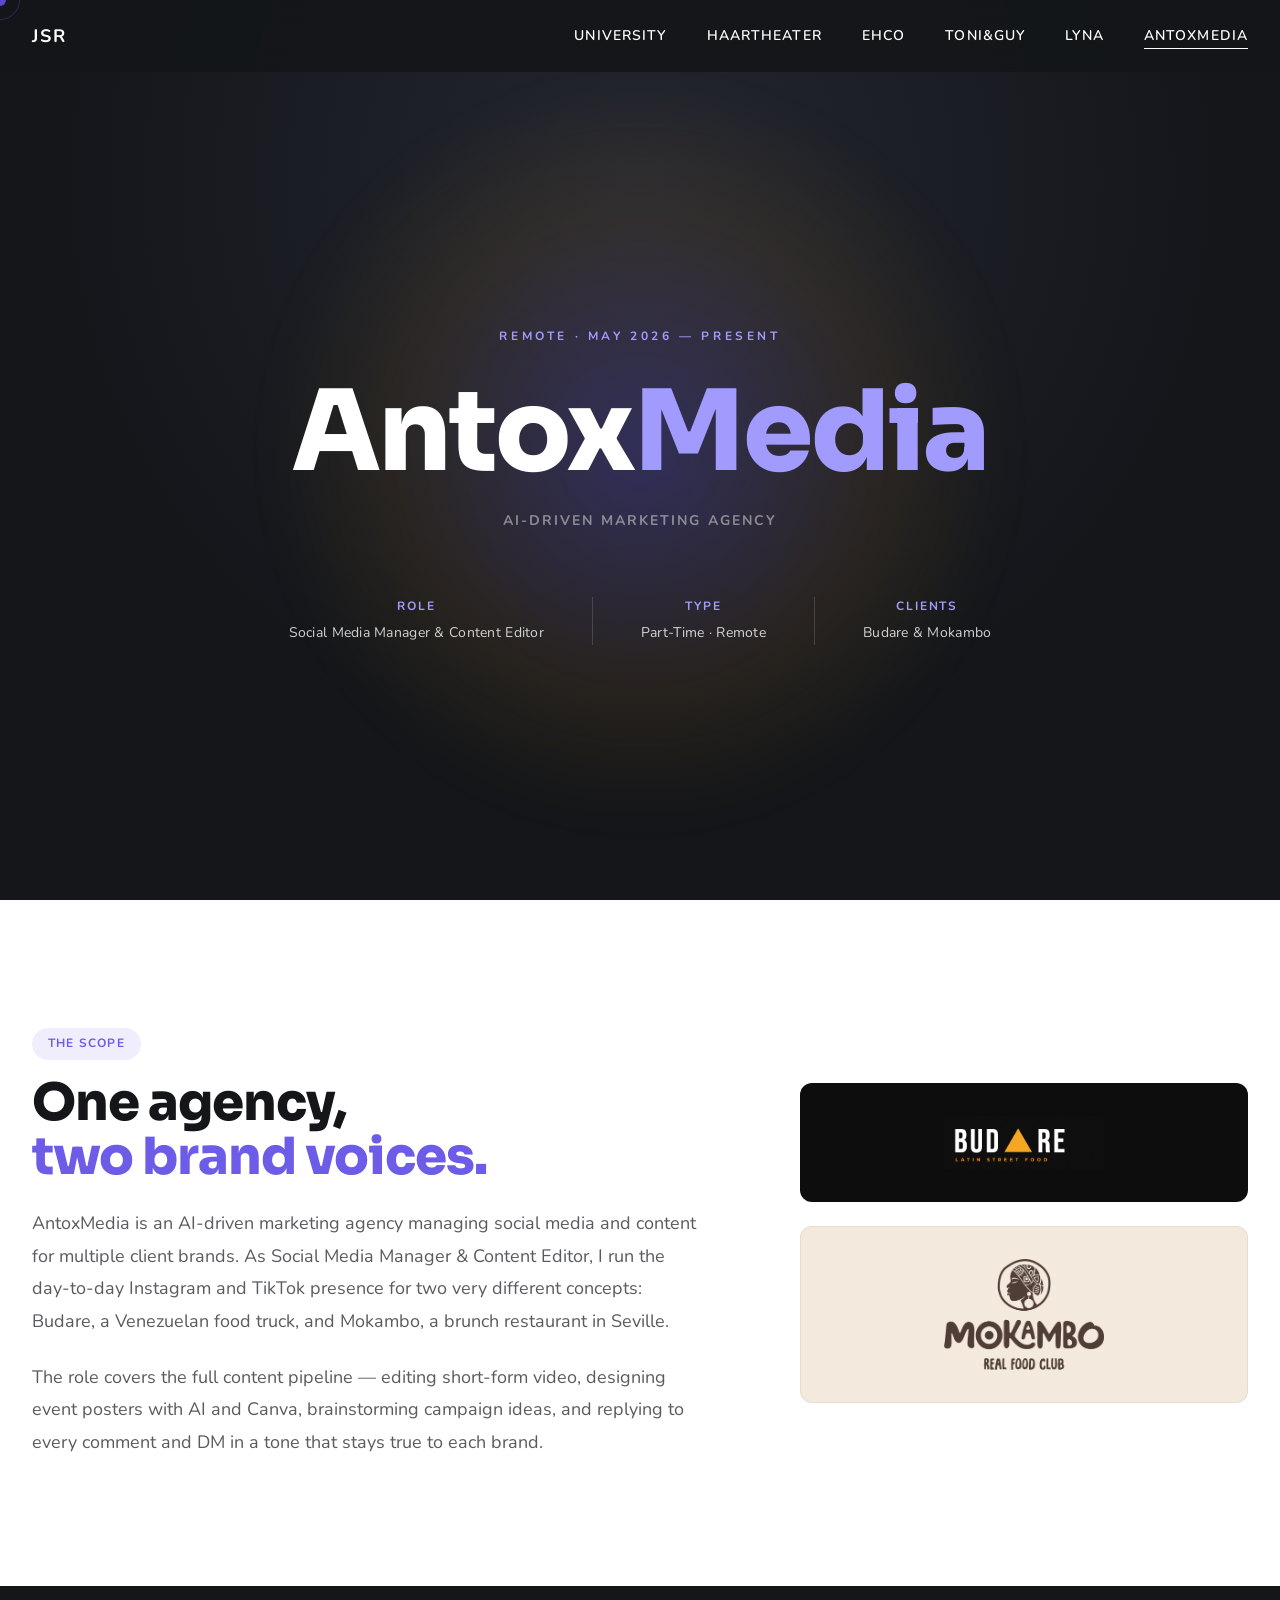
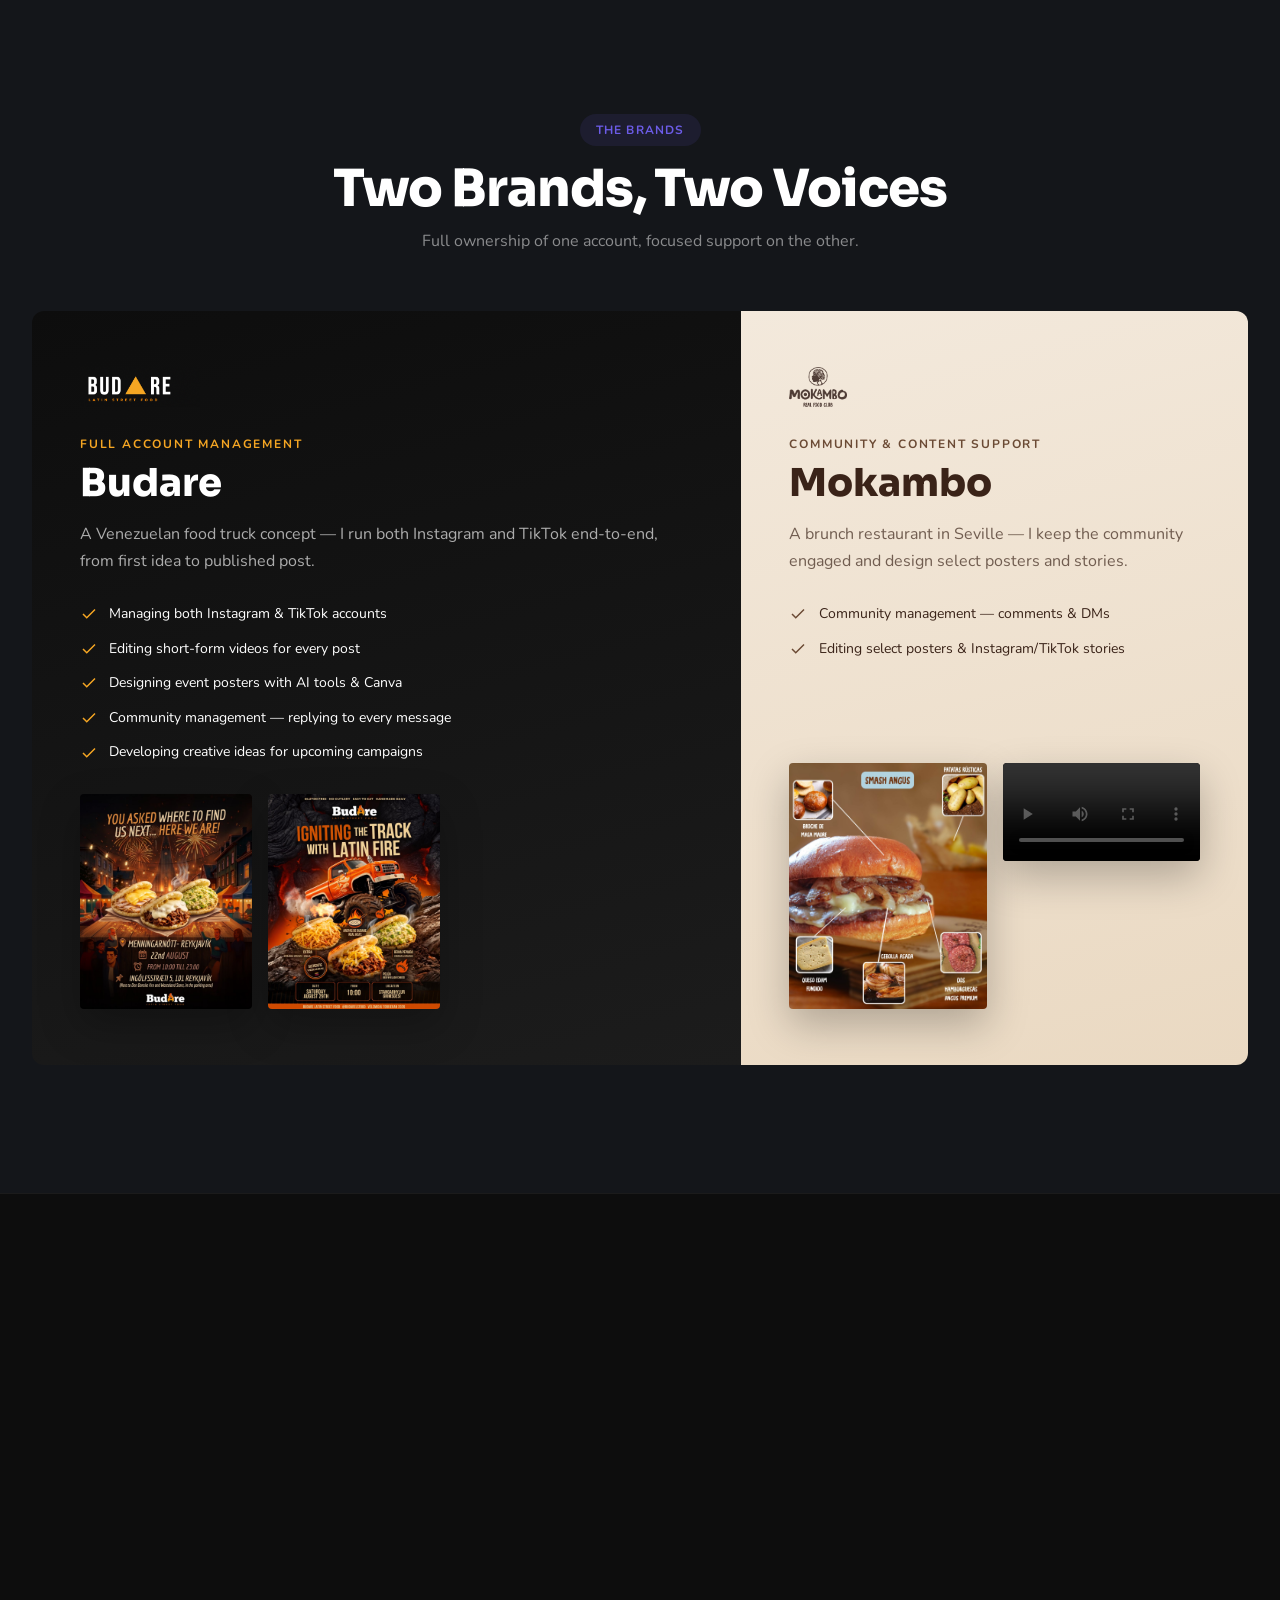
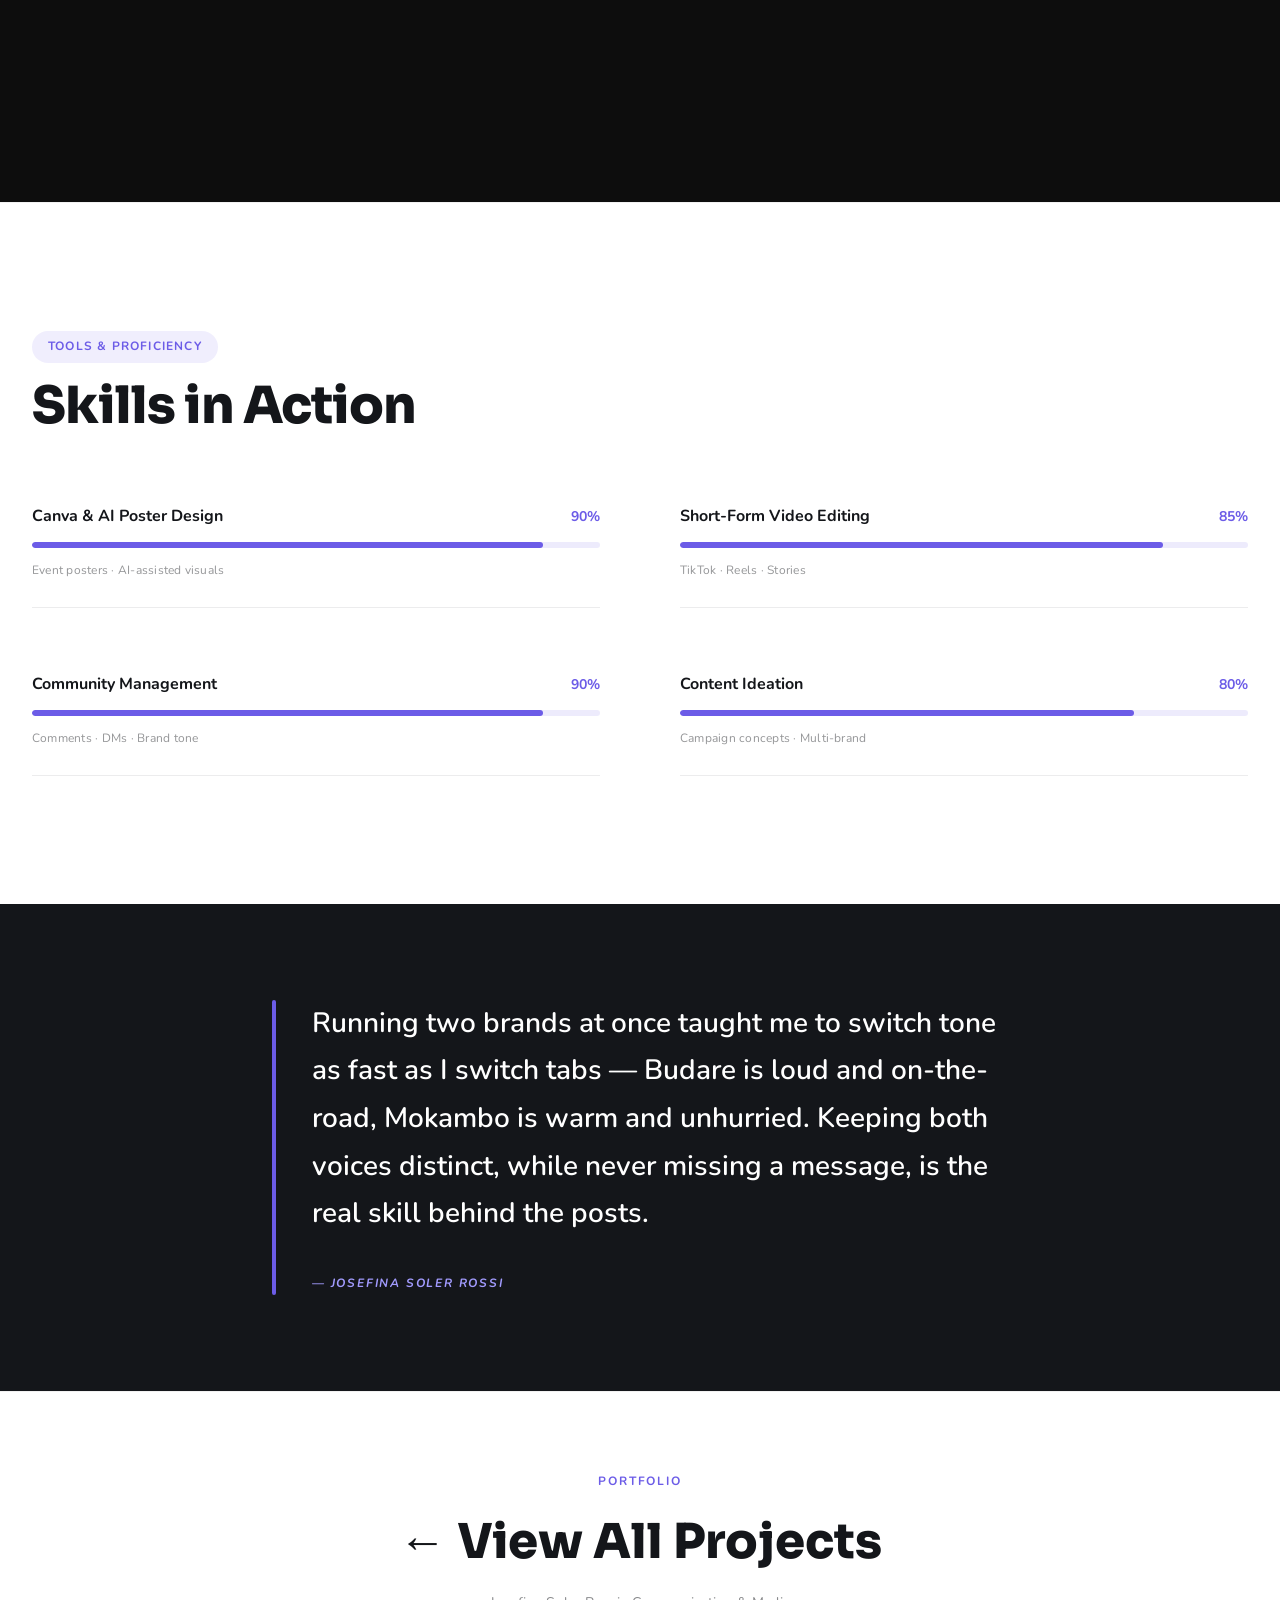
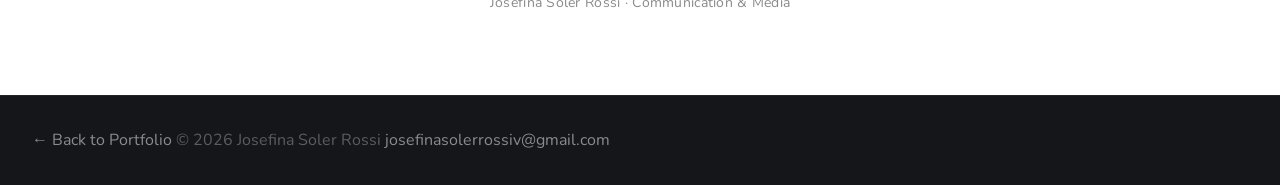
==== commit 4e72fe34: "Swap AntoxMedia posters and clean up Mokambo logo Replaces the Budare gallery with the fireworks/Cul" ====
--- a/pages/antoxmedia.html
+++ b/pages/antoxmedia.html
@@ -120,7 +120,7 @@
               <img src="../assets/images/antox-budare-logo.png" alt="Budare" />
             </div>
             <div class="antox-logo-card antox-logo-card--mokambo">
-              <img src="../assets/images/antox-mokambo-logo.jpg" alt="Mokambo" />
+              <img src="../assets/images/antox-mokambo-logo.png" alt="Mokambo" />
             </div>
           </div>
         </div>
@@ -170,13 +170,14 @@
             </li>
           </ul>
           <div class="antox-panel-gallery">
-            <img src="../assets/images/antox-budare-poster.jpg" alt="Budare event poster designed with AI and Canva" loading="lazy" />
+            <img src="../assets/images/antox-budare-poster-1.jpg" alt="Budare event poster — Culture Night Reykjavik" loading="lazy" />
+            <img src="../assets/images/antox-budare-poster-2.jpg" alt="Budare event poster — Igniting the Track with Latin Fire" loading="lazy" />
           </div>
         </div>
 
         <!-- Mokambo Panel -->
         <div class="antox-panel antox-panel--mokambo slide-right">
-          <img src="../assets/images/antox-mokambo-logo.jpg" alt="Mokambo — Real Food Club" class="antox-panel-logo" />
+          <img src="../assets/images/antox-mokambo-logo.png" alt="Mokambo — Real Food Club" class="antox-panel-logo" />
           <span class="antox-panel-role">Community &amp; Content Support</span>
           <h3 class="antox-panel-title">Mokambo</h3>
           <p class="antox-panel-desc">A brunch restaurant in Seville — I keep the community engaged and design select posters and stories.</p>
@@ -191,8 +192,8 @@
             </li>
           </ul>
           <div class="antox-panel-gallery">
-            <img src="../assets/images/antox-mokambo-keto-story.jpg" alt="Mokambo keto menu story design" loading="lazy" />
-            <img src="../assets/images/antox-mokambo-sangria-story.jpg" alt="Mokambo sangria story design" loading="lazy" />
+            <img src="../assets/images/antox-mokambo-poster.jpg" alt="Mokambo Smash Angus burger poster" loading="lazy" />
+            <video src="../assets/videos/antox-mokambo-story.mp4" controls playsinline preload="metadata"></video>
           </div>
         </div>
 
--- a/assets/css/antoxmedia.css
+++ b/assets/css/antoxmedia.css
@@ -364,24 +364,27 @@
 }
 
 .antox-panel--budare .antox-panel-gallery {
-  grid-template-columns: 1fr;
-  max-width: 220px;
+  grid-template-columns: repeat(2, 1fr);
+  max-width: 360px;
 }
 
 .antox-panel--mokambo .antox-panel-gallery {
   grid-template-columns: repeat(2, 1fr);
 }
 
-.antox-panel-gallery img {
+.antox-panel-gallery img,
+.antox-panel-gallery video {
   width: 100%;
   height: auto;
   display: block;
   border-radius: var(--border-radius);
   box-shadow: 0 16px 40px rgba(0,0,0,0.25);
   transition: transform var(--transition-med);
-}
-
-.antox-panel-gallery img:hover {
+  background: #000;
+}
+
+.antox-panel-gallery img:hover,
+.antox-panel-gallery video:hover {
   transform: translateY(-4px);
 }
 
